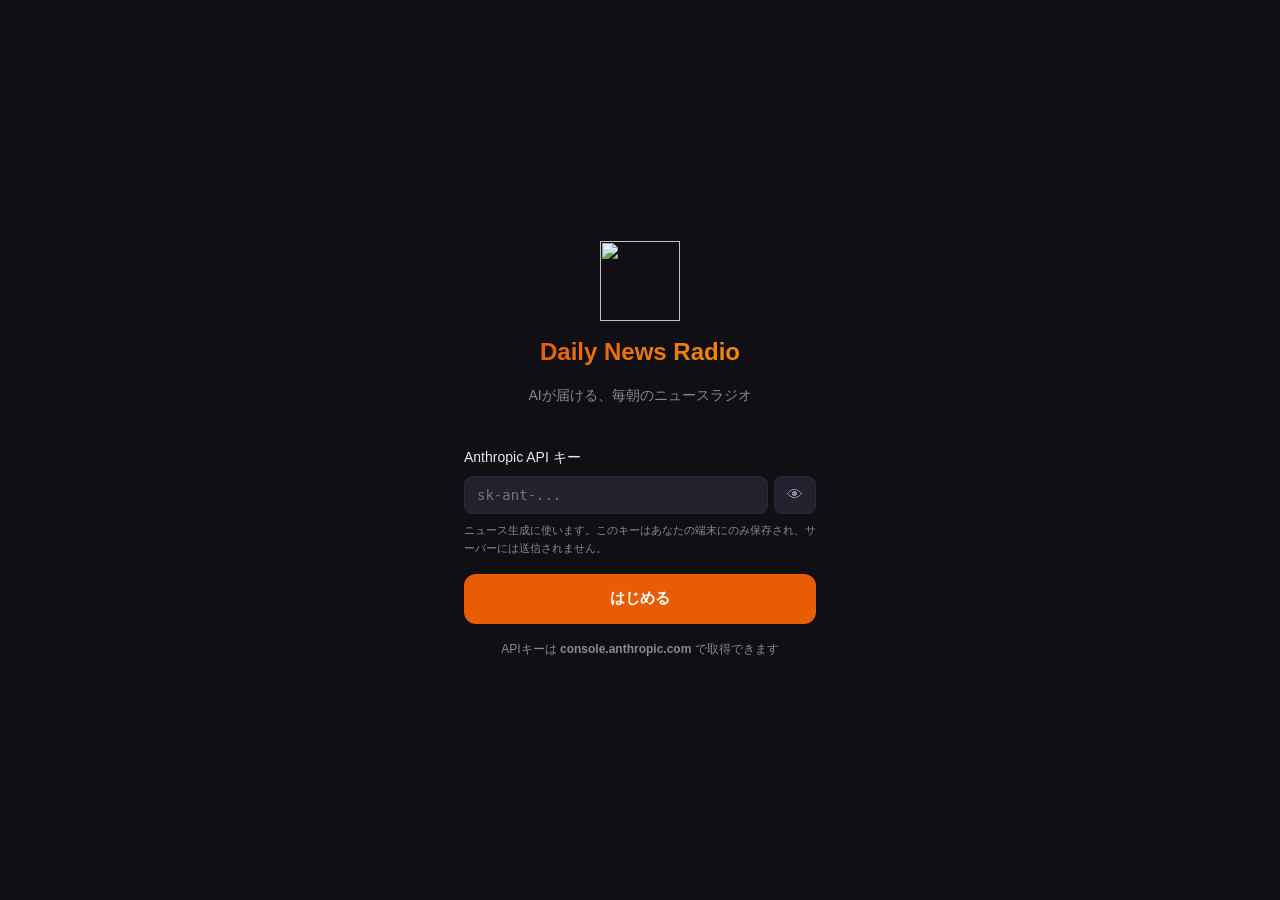
==== index.html @ 3b5e6bcf "Hide reading mode header from accessibility tree (aria-hidden) iOS Speak Screen was reading the inst" ====
<!DOCTYPE html>
<html lang="ja">
<head>
  <meta charset="UTF-8">
  <meta name="viewport" content="width=device-width, initial-scale=1.0, viewport-fit=cover">
  <meta name="theme-color" content="#0f0f14">
  <meta name="apple-mobile-web-app-capable" content="yes">
  <meta name="apple-mobile-web-app-status-bar-style" content="black-translucent">
  <meta name="apple-mobile-web-app-title" content="ニュースラジオ">
  <link rel="manifest" href="manifest.json">
  <link rel="apple-touch-icon" href="icon.svg">
  <title>Daily News Radio</title>
  <link rel="stylesheet" href="style.css">
</head>
<body>
<div id="app">

  <!-- ========== オンボーディング ========== -->
  <div id="screen-onboarding" class="screen" style="display:none">
    <div class="onboarding-inner">
      <div class="onboarding-logo">
        <img src="icon.svg" width="80" height="80" alt="">
        <h1>Daily News Radio</h1>
        <p>AIが届ける、毎朝のニュースラジオ</p>
      </div>
      <div class="onboarding-form">
        <label>
          <span>Anthropic API キー</span>
          <div class="input-row">
            <input id="onboarding-key" type="password" placeholder="sk-ant-..." autocomplete="off" spellcheck="false">
            <button type="button" class="toggle-vis" onclick="toggleVis('onboarding-key')">👁</button>
          </div>
          <small>ニュース生成に使います。このキーはあなたの端末にのみ保存され、サーバーには送信されません。</small>
        </label>
        <button class="btn-primary" onclick="onboardingSubmit()">はじめる</button>
        <p class="onboarding-hint">APIキーは <strong>console.anthropic.com</strong> で取得できます</p>
      </div>
    </div>
  </div>

  <!-- ========== メインアプリ ========== -->
  <div id="screen-main" class="screen" style="display:none">

    <!-- ホームタブ -->
    <div id="tab-home" class="tab-content">
      <div class="page-header">
        <span class="header-logo">📻</span>
        <h2>Daily News Radio</h2>
        <button class="icon-btn" onclick="regenerateToday()" title="再生成">↺</button>
      </div>

      <div id="home-loading"    class="status-card"><div class="spinner"></div><p>読み込み中...</p></div>
      <div id="home-generating" class="status-card" style="display:none">
        <div class="spinner"></div>
        <p id="home-gen-msg">今日のニュースを取得中...</p>
        <p class="sub">Claude が個人設定に合わせて原稿を生成します</p>
      </div>
      <div id="home-error" class="status-card error" style="display:none">
        <div class="error-icon">⚠️</div>
        <p id="home-error-msg"></p>
        <button class="btn-secondary" onclick="loadToday()">再試行</button>
      </div>
      <div id="home-player" style="display:none">
        <div class="player-card">
          <div class="player-date" id="player-date"></div>
          <div class="player-count" id="player-count"></div>
          <div class="player-controls">
            <button class="play-btn" id="play-btn" onclick="toggleMainSpeak()">▶</button>
            <div class="progress-wrap">
              <div class="tts-progress-bar"><div id="tts-progress-fill" class="tts-progress-fill"></div></div>
              <div class="time-row">
                <span id="main-chunk-info">タップして再生</span>
                <span id="main-duration"></span>
              </div>
            </div>
          </div>
          <div class="speed-row">
            <span class="speed-label">速度</span>
            <button class="speed-btn" onclick="setMainSpeed(0.8,this)">0.8x</button>
            <button class="speed-btn active" onclick="setMainSpeed(1.0,this)">1.0x</button>
            <button class="speed-btn" onclick="setMainSpeed(1.2,this)">1.2x</button>
            <button class="speed-btn" onclick="setMainSpeed(1.5,this)">1.5x</button>
          </div>
          <button class="duo-preview-btn" id="duo-preview-btn" onclick="startDuoPreview()">🎙 2人で聴く（β）</button>
          <button class="osren-btn" id="osren-btn" onclick="openReadingMode()">📖 O-Ren で聴く</button>
        </div>

        <!-- 2人版プレイヤー -->
        <div id="duo-player-card" class="player-card duo-card" style="display:none">
          <div class="duo-header">
            <span class="duo-badge">🎙 2人版プレビュー</span>
            <button onclick="stopDuo()" class="duo-close-btn">✕ 終了</button>
          </div>
          <div class="duo-speaker-row">
            <span id="duo-speaker-a" class="duo-speaker">MC-A</span>
            <span id="duo-speaker-b" class="duo-speaker">MC-B</span>
          </div>
          <div class="player-controls">
            <button class="play-btn" id="duo-play-btn" onclick="toggleDuoSpeak()">▶</button>
            <div class="progress-wrap">
              <div class="tts-progress-bar"><div id="duo-progress-fill" class="tts-progress-fill"></div></div>
              <div class="time-row">
                <span id="duo-chunk-info">タップして再生</span>
              </div>
            </div>
          </div>
          <div id="duo-current-text" class="duo-current-text"></div>
        </div>
        <details class="news-detail" open>
          <summary>今日のニュース一覧</summary>
          <ul class="news-list" id="home-news-list"></ul>
        </details>
        <details class="news-detail">
          <summary>放送原稿を読む</summary>
          <div class="script-text" id="home-script"></div>
        </details>
      </div>
      <div id="home-empty" class="status-card" style="display:none">
        <div class="empty-icon">📡</div>
        <p>今日のニュースはまだ準備中です</p>
        <p class="sub">毎朝6時に自動取得されます</p>
      </div>
    </div>

    <!-- チャットタブ -->
    <div id="tab-chat" class="tab-content chat-tab" style="display:none">
      <div class="page-header"><h2>カスタムニュース</h2></div>
      <div class="chat-messages" id="chat-messages">
        <div class="chat-hint">
          <p>聴きたいニュースを<br>自由に話しかけてください</p>
          <p class="chat-hint-note">端末のスピーカーで読み上げます</p>
          <div class="chat-examples">
            <button class="example-btn" onclick="fillExample(this)">IT・テクノロジーのニュースを教えて</button>
            <button class="example-btn" onclick="fillExample(this)">今日の経済ニュースを3分で</button>
            <button class="example-btn" onclick="fillExample(this)">海外のニュースだけまとめて</button>
          </div>
        </div>
      </div>
      <div class="chat-input-bar">
        <textarea id="chat-input" placeholder="ニュースのリクエストを入力..." rows="1" oninput="autoResize(this)" onkeydown="chatKeydown(event)"></textarea>
        <button class="send-btn" onclick="sendChat()">送信</button>
      </div>
    </div>

    <!-- 履歴タブ -->
    <div id="tab-archive" class="tab-content" style="display:none">
      <div class="page-header"><h2>過去の放送</h2></div>
      <ul class="archive-list" id="archive-list"><li class="list-loading">読み込み中...</li></ul>
    </div>

    <!-- 設定タブ -->
    <div id="tab-settings" class="tab-content" style="display:none">
      <div class="page-header"><h2>設定</h2></div>
      <div class="settings-body">

        <div class="settings-group-label">🔑 API キー</div>
        <section class="settings-section">
          <label>
            <span>Anthropic API キー <span class="required">必須</span></span>
            <div class="input-row">
              <input id="setting-key" type="password" placeholder="sk-ant-..." autocomplete="off" spellcheck="false">
              <button type="button" class="toggle-vis" onclick="toggleVis('setting-key')">👁</button>
            </div>
            <small>この端末にのみ保存。サーバーには送信されません。</small>
          </label>
        </section>

        <div class="settings-group-label" style="margin-top:20px">📻 毎日の放送設定</div>
        <section class="settings-section">
          <h3>取り上げるカテゴリ</h3>
          <div class="cat-checks">
            <label class="cat-check"><input type="checkbox" value="主要"        >主要</label>
            <label class="cat-check"><input type="checkbox" value="社会"        >社会</label>
            <label class="cat-check"><input type="checkbox" value="政治"        >政治</label>
            <label class="cat-check"><input type="checkbox" value="経済"        >経済</label>
            <label class="cat-check"><input type="checkbox" value="国際"        >国際</label>
            <label class="cat-check"><input type="checkbox" value="スポーツ"    >スポーツ</label>
            <label class="cat-check"><input type="checkbox" value="科学・文化"  >科学・文化</label>
            <label class="cat-check"><input type="checkbox" value="テクノロジー">テクノロジー</label>
            <label class="cat-check"><input type="checkbox" value="AI"          >AI</label>
            <label class="cat-check"><input type="checkbox" value="SaaS"        >SaaS</label>
            <label class="cat-check"><input type="checkbox" value="ビジネス"    >ビジネス</label>
          </div>
          <div>
            <span class="cat-custom-label">カスタムカテゴリ <small>（Claude への追加テーマ指示）</small></span>
            <div id="custom-cat-list" class="cat-checks" style="margin-top:6px;min-height:28px"></div>
            <div class="custom-cat-add">
              <input type="text" id="new-cat-input" placeholder="例: スポーツ、エンタメ、育児" maxlength="20"
                     onkeydown="if(event.key==='Enter'){event.preventDefault();addCustomCategory()}">
              <button type="button" class="btn-add-cat" onclick="addCustomCategory()">＋追加</button>
            </div>
          </div>
        </section>

        <section class="settings-section">
          <h3>ニュースの絞り込み</h3>
          <label>
            <span>最大ニュース件数</span>
            <div class="range-row">
              <input type="range" id="setting-max" min="5" max="25" step="1" value="15"
                     oninput="$('setting-max-val').textContent=this.value+'件'">
              <span id="setting-max-val">15件</span>
            </div>
          </label>
          <label>
            <span>除外するキーワード <small>（カンマ区切り）</small></span>
            <input type="text" id="setting-exclude" placeholder="例: 芸能, 競馬">
          </label>
        </section>

        <section class="settings-section">
          <h3>番組スタイル</h3>
          <label>
            <span>番組の長さ</span>
            <select id="setting-length">
              <option value="short">短め（約3分）</option>
              <option value="standard" selected>標準（約5分）</option>
              <option value="long">詳しめ（約10分）</option>
            </select>
          </label>
          <label>
            <span>ナレーションのトーン</span>
            <select id="setting-tone">
              <option value="casual" selected>カジュアル（親しみやすい）</option>
              <option value="professional">プロフェッショナル（落ち着いた）</option>
              <option value="cheerful">元気（明るい朝らしい）</option>
            </select>
          </label>
          <label>
            <span>読み上げ速度</span>
            <select id="setting-rate">
              <option value="0.8">ゆっくり (0.8x)</option>
              <option value="1.0" selected>普通 (1.0x)</option>
              <option value="1.2">少し速い (1.2x)</option>
              <option value="1.5">速い (1.5x)</option>
            </select>
          </label>
          <label>
            <span>読み上げの声 <small>（端末依存）</small></span>
            <div class="input-row">
              <select id="setting-voice" style="flex:1">
                <option value="">システムデフォルト</option>
              </select>
              <button type="button" class="btn-test-voice" onclick="reloadVoices()">↺</button>
              <button type="button" class="btn-test-voice" onclick="testVoice()">テスト</button>
            </div>
            <small>声が少ない場合は ↺ で再読み込み。ChromeよりSafariで開くと多くの声が使えることがあります</small>
          </label>
          <label>
            <span>オープニング定型文 <small>（任意）</small></span>
            <textarea id="setting-intro" rows="2" placeholder="例: おはようございます！今日も一日頑張りましょう。"></textarea>
          </label>
          <label class="toggle-label">
            <span>
              クロスソーススコアリング
              <small>（複数メディアが同話題を報じると加点。OFFで自分好みのニュースだけに集中）</small>
            </span>
            <span class="toggle-switch">
              <input type="checkbox" id="setting-cross-source">
              <span class="toggle-slider"></span>
            </span>
          </label>
        </section>

        <div class="settings-group-label" style="margin-top:20px">🧠 好みのプロファイル</div>
        <section class="settings-section">
          <h3>AIによるアルゴリズムカスタマイズ</h3>
          <small>好みや関心を自由に入力してください。AIが分析し、ニュース選定スコアと原稿生成の両方に反映します。</small>
          <textarea id="profile-input" rows="4" style="margin-top:8px" placeholder="例: テックタッチのCS担当として、B2B SaaSの動向とAI活用に強い関心があります。エンタープライズ向けのAI導入事例、カスタマーサクセスに関する情報を優先してほしいです。スポーツや芸能ニュースは不要です。"></textarea>
          <button type="button" id="profile-analyze-btn" class="btn-primary" onclick="analyzeProfile()" style="margin-top:8px;width:100%">✨ AIで分析・保存</button>
          <div id="profile-result" style="display:none;margin-top:12px"></div>
        </section>

        <div class="settings-group-label" style="margin-top:20px">📡 ニュースソース</div>
        <section class="settings-section">
          <h3>取得するソースを選択</h3>
          <div id="source-settings"></div>
        </section>

        <button class="btn-primary settings-save" onclick="saveSettings()">設定を保存する</button>
        <p class="settings-note">設定はこの端末にのみ保存されます。変更後は↺ボタンで今日の放送を再生成できます。</p>

      </div>
    </div>

    <nav class="tab-bar">
      <button class="tab-btn active" data-tab="home"     onclick="switchTab('home')"><span class="tab-icon">🏠</span><span>ホーム</span></button>
      <button class="tab-btn"        data-tab="chat"     onclick="switchTab('chat')"><span class="tab-icon">💬</span><span>チャット</span></button>
      <button class="tab-btn"        data-tab="archive"  onclick="switchTab('archive')"><span class="tab-icon">📋</span><span>履歴</span></button>
      <button class="tab-btn"        data-tab="settings" onclick="switchTab('settings')"><span class="tab-icon">⚙️</span><span>設定</span></button>
    </nav>
  </div>

  <!-- ========== 原稿読み上げモード（iOS Speak Screen 用） ========== -->
  <div id="reading-mode" style="display:none" aria-live="polite">
    <div class="rm-header" aria-hidden="true">
      <div class="rm-instruction">
        <div class="rm-gesture">☝️☝️</div>
        <div class="rm-guide">
          <strong>2本指で上からスワイプ</strong>
          <span>→ iOSがO-Renで読み上げ開始</span>
          <span class="rm-guide-sub">画面の読み上げ機能を使用</span>
        </div>
      </div>
      <button class="rm-close-btn" onclick="closeReadingMode()">✕ 閉じる</button>
    </div>
    <div id="rm-content" class="rm-content"></div>
  </div>

</div>
<script src="app.js"></script>
</body>
</html>
---- style.css ----
:root {
  --bg: #0f0f14;
  --surface: #1a1a24;
  --surface2: #22222f;
  --accent: #e85d04;
  --accent2: #f48c06;
  --text: #e8e8f0;
  --text-muted: #888899;
  --border: #2a2a3a;
  --red: #e03e3e;
  --tab-h: 60px;
  --safe-top: env(safe-area-inset-top, 0px);
  --safe-bottom: env(safe-area-inset-bottom, 0px);
  --radius: 14px;
}

* { box-sizing: border-box; margin: 0; padding: 0; -webkit-tap-highlight-color: transparent; }

html, body {
  height: 100%;
  background: var(--bg);
  color: var(--text);
  font-family: "Hiragino Sans", "Hiragino Kaku Gothic ProN", "Noto Sans JP", "Yu Gothic", sans-serif;
  font-size: 15px;
  line-height: 1.6;
  overflow: hidden;
}

#app {
  height: 100dvh;
  display: flex;
  flex-direction: column;
}

/* ── Screens ── */
.screen {
  flex: 1;
  display: flex;
  flex-direction: column;
  overflow: hidden;
  padding-top: var(--safe-top);
}

/* ── Tab content ── */
.tab-content {
  flex: 1;
  overflow-y: auto;
  -webkit-overflow-scrolling: touch;
  padding-bottom: calc(var(--tab-h) + var(--safe-bottom) + 16px);
}

/* ── Page header ── */
.page-header {
  display: flex;
  align-items: center;
  gap: 10px;
  padding: 16px 16px 8px;
  position: sticky;
  top: 0;
  background: var(--bg);
  z-index: 10;
  border-bottom: 1px solid var(--border);
}

.page-header h2 {
  font-size: 18px;
  font-weight: 700;
  flex: 1;
}

.header-logo { font-size: 22px; }

.icon-btn {
  background: none;
  border: none;
  color: var(--text-muted);
  font-size: 20px;
  cursor: pointer;
  padding: 6px;
  min-width: 36px;
  min-height: 36px;
  border-radius: 8px;
  display: flex;
  align-items: center;
  justify-content: center;
}
.icon-btn:active { background: var(--surface2); }

/* ── Tab bar ── */
.tab-bar {
  position: fixed;
  bottom: 0;
  left: 0;
  right: 0;
  height: calc(var(--tab-h) + var(--safe-bottom));
  padding-bottom: var(--safe-bottom);
  background: var(--surface);
  border-top: 1px solid var(--border);
  display: flex;
  z-index: 100;
}

.tab-btn {
  flex: 1;
  display: flex;
  flex-direction: column;
  align-items: center;
  justify-content: center;
  gap: 2px;
  background: none;
  border: none;
  color: var(--text-muted);
  font-size: 10px;
  cursor: pointer;
  padding: 6px 4px 4px;
  transition: color 0.15s;
}

.tab-icon { font-size: 22px; line-height: 1; }

.tab-btn.active { color: var(--accent); }

/* ── Status cards ── */
.status-card {
  margin: 32px 16px;
  background: var(--surface);
  border: 1px solid var(--border);
  border-radius: var(--radius);
  padding: 40px 24px;
  text-align: center;
  display: flex;
  flex-direction: column;
  align-items: center;
  gap: 14px;
}

.status-card.error { border-color: var(--red); }
.status-card .sub { color: var(--text-muted); font-size: 13px; }
.empty-icon, .error-icon { font-size: 48px; }

/* ── Spinner ── */
.spinner {
  width: 40px;
  height: 40px;
  border: 3px solid var(--border);
  border-top-color: var(--accent);
  border-radius: 50%;
  animation: spin 0.9s linear infinite;
}
@keyframes spin { to { transform: rotate(360deg); } }

/* ── Player card ── */
.player-card {
  margin: 12px 16px 0;
  background: var(--surface);
  border: 1px solid var(--border);
  border-radius: var(--radius);
  padding: 20px;
}

/* ─── 2人版プレビュー ── */
.duo-preview-btn {
  display: block;
  width: 100%;
  margin-top: 14px;
  padding: 9px;
  background: transparent;
  border: 1px dashed var(--accent);
  color: var(--accent);
  border-radius: 6px;
  font-size: 13px;
  cursor: pointer;
  font-family: inherit;
  transition: all 0.2s;
}
.duo-preview-btn:active,
.duo-preview-btn:disabled {
  background: var(--accent);
  color: white;
  opacity: 0.7;
}

.duo-card {
  margin-top: 10px;
  border-color: var(--accent);
}

.duo-header {
  display: flex;
  justify-content: space-between;
  align-items: center;
  margin-bottom: 12px;
}

.duo-badge {
  font-size: 12px;
  font-weight: 700;
  color: var(--accent);
  letter-spacing: 0.02em;
}

.duo-close-btn {
  background: transparent;
  border: 1px solid var(--border);
  color: var(--text-muted);
  border-radius: 4px;
  padding: 3px 9px;
  font-size: 12px;
  cursor: pointer;
  font-family: inherit;
}

.duo-speaker-row {
  display: flex;
  gap: 8px;
  margin-bottom: 14px;
}

.duo-speaker {
  flex: 1;
  text-align: center;
  padding: 6px 4px;
  border-radius: 6px;
  border: 1px solid var(--border);
  font-size: 13px;
  font-weight: 600;
  color: var(--text-muted);
  transition: all 0.25s;
}

.duo-speaker.active {
  background: var(--accent);
  color: white;
  border-color: var(--accent);
}

.duo-current-text {
  margin-top: 12px;
  font-size: 13px;
  color: var(--text2);
  line-height: 1.7;
  min-height: 44px;
}

/* ─── O-Ren 読み上げモード ── */
.osren-btn {
  display: block;
  width: 100%;
  margin-top: 8px;
  padding: 9px;
  background: transparent;
  border: 1px solid #4a9eff;
  color: #4a9eff;
  border-radius: 10px;
  font-size: 13px;
  cursor: pointer;
  font-family: inherit;
  transition: all 0.2s;
}
.osren-btn:active {
  background: #4a9eff;
  color: white;
}

#reading-mode {
  position: fixed;
  inset: 0;
  z-index: 200;
  background: var(--bg);
  overflow-y: auto;
  -webkit-overflow-scrolling: touch;
  padding-top: var(--safe-top);
  padding-bottom: var(--safe-bottom);
}

.rm-header {
  position: sticky;
  top: 0;
  z-index: 1;
  display: flex;
  align-items: center;
  justify-content: space-between;
  gap: 12px;
  padding: 14px 16px 12px;
  border-bottom: 1px solid var(--border);
  background: var(--surface);
}

.rm-instruction {
  display: flex;
  align-items: center;
  gap: 10px;
  flex: 1;
  min-width: 0;
}

.rm-gesture {
  font-size: 22px;
  flex-shrink: 0;
  letter-spacing: -4px;
}

.rm-guide {
  display: flex;
  flex-direction: column;
  font-size: 12px;
  line-height: 1.5;
  gap: 1px;
}
.rm-guide strong {
  font-size: 13px;
  color: #4a9eff;
}
.rm-guide span {
  color: var(--text-muted);
}
.rm-guide-sub {
  font-size: 10px;
  opacity: 0.7;
}

.rm-close-btn {
  flex-shrink: 0;
  background: var(--surface2);
  border: 1px solid var(--border);
  color: var(--text-muted);
  padding: 8px 14px;
  border-radius: 20px;
  font-size: 13px;
  cursor: pointer;
  font-family: inherit;
}

.rm-content {
  padding: 20px 20px 60px;
}
.rm-content p {
  font-size: 17px;
  line-height: 2;
  color: var(--text);
  margin-bottom: 12px;
}

.player-date {
  font-size: 17px;
  font-weight: 700;
  margin-bottom: 2px;
}

.player-count {
  font-size: 12px;
  color: var(--text-muted);
  margin-bottom: 18px;
}

.player-controls {
  display: flex;
  align-items: center;
  gap: 14px;
}

.play-btn {
  width: 52px;
  height: 52px;
  border-radius: 50%;
  background: var(--accent);
  color: white;
  border: none;
  font-size: 18px;
  cursor: pointer;
  flex-shrink: 0;
  display: flex;
  align-items: center;
  justify-content: center;
  transition: transform 0.1s, opacity 0.1s;
}
.play-btn:active { transform: scale(0.93); opacity: 0.85; }

.progress-wrap { flex: 1; }

.seek-bar {
  width: 100%;
  height: 4px;
  -webkit-appearance: none;
  appearance: none;
  background: var(--border);
  border-radius: 2px;
  outline: none;
  cursor: pointer;
}
.seek-bar::-webkit-slider-thumb {
  -webkit-appearance: none;
  width: 14px;
  height: 14px;
  background: var(--accent);
  border-radius: 50%;
}

.time-row {
  display: flex;
  justify-content: space-between;
  font-size: 11px;
  color: var(--text-muted);
  margin-top: 4px;
}

.speed-row {
  display: flex;
  align-items: center;
  gap: 6px;
  margin-top: 16px;
}

.speed-label { font-size: 12px; color: var(--text-muted); margin-right: 2px; }

.speed-btn {
  background: var(--surface2);
  color: var(--text-muted);
  border: 1px solid var(--border);
  padding: 4px 10px;
  border-radius: 20px;
  cursor: pointer;
  font-size: 12px;
  transition: all 0.15s;
}
.speed-btn.active { background: var(--accent); color: white; border-color: var(--accent); }

/* ── News detail ── */
.news-detail {
  margin: 10px 16px 0;
  background: var(--surface);
  border: 1px solid var(--border);
  border-radius: var(--radius);
  overflow: hidden;
}

.news-detail summary {
  padding: 14px 16px;
  cursor: pointer;
  user-select: none;
  font-size: 14px;
  color: var(--text-muted);
  list-style: none;
  display: flex;
  align-items: center;
  gap: 8px;
}
.news-detail summary::-webkit-details-marker { display: none; }
.news-detail summary::before { content: "▶"; font-size: 10px; transition: transform 0.2s; }
details[open] .news-detail summary::before,
.news-detail[open] summary::before { transform: rotate(90deg); }

.news-list { list-style: none; padding: 0 12px 12px; display: flex; flex-direction: column; gap: 8px; }

.news-item {
  background: var(--surface2);
  border-radius: 10px;
  padding: 12px;
  border-left: 3px solid var(--accent);
}

.news-item-meta {
  display: flex;
  gap: 6px;
  margin-bottom: 4px;
  flex-wrap: wrap;
}

.news-cat {
  font-size: 10px;
  background: var(--accent);
  color: white;
  padding: 2px 6px;
  border-radius: 3px;
  font-weight: 600;
}

.news-src { font-size: 11px; color: var(--text-muted); }

.news-title { font-size: 13px; font-weight: 600; margin-bottom: 3px; }
.news-title a { color: var(--text); text-decoration: none; }
.news-title a:active { color: var(--accent2); }

.news-summary { font-size: 12px; color: var(--text-muted); line-height: 1.5; }

.news-source-link {
  display: inline-block;
  margin-top: 6px;
  font-size: 11px;
  color: var(--accent2);
  text-decoration: none;
  border-bottom: 1px solid transparent;
  transition: border-color 0.15s;
}
.news-source-link:active { border-color: var(--accent2); }

.script-text {
  padding: 0 16px 16px;
  font-size: 13px;
  line-height: 1.9;
  color: var(--text-muted);
  white-space: pre-wrap;
  max-height: 360px;
  overflow-y: auto;
}

/* ── Archive ── */
.archive-list { list-style: none; padding: 8px 16px; display: flex; flex-direction: column; gap: 8px; }

.archive-item {
  background: var(--surface);
  border: 1px solid var(--border);
  border-radius: var(--radius);
  padding: 14px 16px;
  display: flex;
  align-items: center;
  justify-content: space-between;
  cursor: pointer;
  transition: border-color 0.15s;
  min-height: 56px;
}
.archive-item:active { border-color: var(--accent); background: var(--surface2); }

.archive-date { font-weight: 600; font-size: 15px; }
.archive-meta { font-size: 12px; color: var(--text-muted); margin-top: 2px; }
.archive-play { font-size: 18px; color: var(--text-muted); }

.list-loading { color: var(--text-muted); font-size: 14px; padding: 24px 0; text-align: center; }

/* ── Chat ── */
.chat-tab {
  display: flex;
  flex-direction: column;
}

.chat-messages {
  flex: 1;
  overflow-y: auto;
  -webkit-overflow-scrolling: touch;
  padding: 12px 16px;
  display: flex;
  flex-direction: column;
  gap: 12px;
  padding-bottom: calc(var(--tab-h) + var(--safe-bottom) + 72px);
}

.chat-hint {
  margin: auto;
  text-align: center;
  color: var(--text-muted);
  font-size: 14px;
  line-height: 1.8;
  padding: 32px 0;
}

.chat-examples {
  margin-top: 20px;
  display: flex;
  flex-direction: column;
  gap: 8px;
  align-items: center;
}

.example-btn {
  background: var(--surface);
  border: 1px solid var(--border);
  color: var(--text);
  padding: 10px 16px;
  border-radius: 20px;
  font-size: 13px;
  cursor: pointer;
  transition: border-color 0.15s;
  max-width: 280px;
}
.example-btn:active { border-color: var(--accent); }

/* Chat bubbles */
.bubble-user {
  align-self: flex-end;
  background: var(--accent);
  color: white;
  padding: 10px 14px;
  border-radius: 18px 18px 4px 18px;
  max-width: 78%;
  font-size: 14px;
  line-height: 1.5;
}

.bubble-ai {
  align-self: flex-start;
  max-width: 85%;
  display: flex;
  flex-direction: column;
  gap: 8px;
}

.bubble-ai-inner {
  background: var(--surface);
  border: 1px solid var(--border);
  padding: 10px 14px;
  border-radius: 18px 18px 18px 4px;
  font-size: 13px;
  color: var(--text-muted);
}

.bubble-typing {
  align-self: flex-start;
  background: var(--surface);
  border: 1px solid var(--border);
  padding: 12px 16px;
  border-radius: 18px 18px 18px 4px;
  display: flex;
  gap: 4px;
  align-items: center;
}

.dot {
  width: 7px;
  height: 7px;
  background: var(--text-muted);
  border-radius: 50%;
  animation: bounce 1.2s ease-in-out infinite;
}
.dot:nth-child(2) { animation-delay: 0.2s; }
.dot:nth-child(3) { animation-delay: 0.4s; }

@keyframes bounce {
  0%, 60%, 100% { transform: translateY(0); }
  30% { transform: translateY(-6px); }
}

/* Chat player (inside bubble) */
.chat-player {
  background: var(--surface2);
  border-radius: 10px;
  padding: 12px;
}

.chat-player-controls {
  display: flex;
  align-items: center;
  gap: 10px;
}

.play-btn-sm {
  height: 36px;
  padding: 0 14px;
  border-radius: 18px;
  background: var(--accent);
  color: white;
  border: none;
  font-size: 13px;
  font-weight: 600;
  cursor: pointer;
  flex-shrink: 0;
  display: flex;
  align-items: center;
  justify-content: center;
  white-space: nowrap;
}

/* Chat input */
.chat-input-bar {
  position: fixed;
  bottom: calc(var(--tab-h) + var(--safe-bottom));
  left: 0;
  right: 0;
  padding: 8px 12px;
  background: var(--bg);
  border-top: 1px solid var(--border);
  display: flex;
  gap: 8px;
  align-items: flex-end;
  z-index: 50;
}

#chat-input {
  flex: 1;
  background: var(--surface);
  border: 1px solid var(--border);
  color: var(--text);
  padding: 10px 14px;
  border-radius: 22px;
  font-size: 14px;
  font-family: inherit;
  resize: none;
  max-height: 100px;
  outline: none;
  line-height: 1.5;
}
#chat-input:focus { border-color: var(--accent); }
#chat-input::placeholder { color: var(--text-muted); }

.send-btn {
  background: var(--accent);
  color: white;
  border: none;
  padding: 10px 16px;
  border-radius: 22px;
  font-size: 14px;
  font-weight: 600;
  cursor: pointer;
  flex-shrink: 0;
  transition: opacity 0.15s;
  min-height: 42px;
}
.send-btn:active { opacity: 0.8; }
.send-btn:disabled { opacity: 0.4; cursor: not-allowed; }

/* ── Settings ── */
.settings-body { padding: 8px 16px 32px; display: flex; flex-direction: column; gap: 8px; }

.settings-section {
  background: var(--surface);
  border: 1px solid var(--border);
  border-radius: var(--radius);
  padding: 16px;
  display: flex;
  flex-direction: column;
  gap: 16px;
}

.settings-section h3 {
  font-size: 12px;
  font-weight: 700;
  color: var(--text-muted);
  text-transform: uppercase;
  letter-spacing: 0.1em;
}

.settings-section label {
  display: flex;
  flex-direction: column;
  gap: 6px;
  font-size: 14px;
}

.settings-section label span { font-weight: 500; }

.required {
  font-size: 10px;
  background: var(--accent);
  color: white;
  padding: 1px 5px;
  border-radius: 3px;
  margin-left: 4px;
  font-weight: 600;
}

.optional {
  font-size: 11px;
  color: var(--text-muted);
  font-weight: 400;
  margin-left: 4px;
}

.input-row {
  display: flex;
  gap: 6px;
}

.settings-section input[type="password"],
.settings-section input[type="text"],
.settings-section select,
#onboarding-key {
  flex: 1;
  background: var(--surface2);
  border: 1px solid var(--border);
  color: var(--text);
  padding: 10px 12px;
  border-radius: 8px;
  font-size: 14px;
  font-family: monospace;
  outline: none;
  width: 100%;
}
.settings-section input:focus,
.settings-section select:focus,
#onboarding-key:focus { border-color: var(--accent); }

.settings-section select {
  font-family: inherit;
  cursor: pointer;
}

.toggle-vis {
  background: var(--surface2);
  border: 1px solid var(--border);
  color: var(--text-muted);
  padding: 0 12px;
  border-radius: 8px;
  cursor: pointer;
  font-size: 16px;
  flex-shrink: 0;
}

.btn-test-voice {
  background: var(--surface2);
  border: 1px solid var(--border);
  color: var(--text-muted);
  padding: 0 12px;
  border-radius: 8px;
  cursor: pointer;
  font-size: 12px;
  flex-shrink: 0;
  height: 40px;
}

.settings-section small {
  font-size: 11px;
  color: var(--text-muted);
  line-height: 1.5;
}

.radio-label {
  flex-direction: row !important;
  align-items: flex-start;
  gap: 12px !important;
  cursor: pointer;
}

.radio-label input[type="radio"] {
  width: 18px;
  height: 18px;
  margin-top: 2px;
  flex-shrink: 0;
  accent-color: var(--accent);
}

.radio-label span { line-height: 1.5; }
.radio-label small { color: var(--text-muted); }

.settings-save {
  margin-top: 8px;
  width: 100%;
}

.settings-note {
  text-align: center;
  font-size: 12px;
  color: var(--text-muted);
  margin-top: 4px;
}

/* ── Buttons ── */
.btn-primary {
  background: var(--accent);
  color: white;
  border: none;
  padding: 14px 24px;
  border-radius: 12px;
  font-size: 15px;
  font-weight: 600;
  cursor: pointer;
  font-family: inherit;
  transition: opacity 0.15s;
  min-height: 50px;
}
.btn-primary:active { opacity: 0.85; }
.btn-primary:disabled { opacity: 0.4; cursor: not-allowed; }

.btn-secondary {
  background: var(--surface2);
  color: var(--text);
  border: 1px solid var(--border);
  padding: 12px 20px;
  border-radius: 12px;
  font-size: 14px;
  font-weight: 600;
  cursor: pointer;
  font-family: inherit;
  transition: border-color 0.15s;
}
.btn-secondary:active { border-color: var(--accent); }

/* ── Onboarding ── */
#screen-onboarding {
  justify-content: center;
  overflow-y: auto;
}

.onboarding-inner {
  padding: 40px 24px calc(40px + var(--safe-bottom));
  display: flex;
  flex-direction: column;
  gap: 40px;
  max-width: 400px;
  margin: 0 auto;
  width: 100%;
}

.onboarding-logo {
  text-align: center;
  display: flex;
  flex-direction: column;
  align-items: center;
  gap: 12px;
}

.onboarding-logo h1 {
  font-size: 24px;
  font-weight: 700;
  background: linear-gradient(135deg, var(--accent), var(--accent2));
  -webkit-background-clip: text;
  -webkit-text-fill-color: transparent;
  background-clip: text;
}

.onboarding-logo p { color: var(--text-muted); font-size: 14px; }

.onboarding-form {
  display: flex;
  flex-direction: column;
  gap: 16px;
}

.onboarding-form label {
  display: flex;
  flex-direction: column;
  gap: 8px;
  font-size: 14px;
  font-weight: 500;
}

.onboarding-form label small {
  font-size: 11px;
  color: var(--text-muted);
  font-weight: 400;
}

.onboarding-form .input-row input {
  flex: 1;
  background: var(--surface);
  border: 1px solid var(--border);
  color: var(--text);
  padding: 12px 14px;
  border-radius: 10px;
  font-size: 14px;
  font-family: monospace;
  outline: none;
}
.onboarding-form .input-row input:focus { border-color: var(--accent); }

.onboarding-hint {
  text-align: center;
  font-size: 12px;
  color: var(--text-muted);
}

/* ── Toast ── */
.toast {
  position: fixed;
  top: calc(var(--safe-top) + 16px);
  left: 50%;
  transform: translateX(-50%) translateY(-80px);
  background: var(--surface2);
  border: 1px solid var(--border);
  color: var(--text);
  padding: 10px 18px;
  border-radius: 24px;
  font-size: 13px;
  z-index: 999;
  transition: transform 0.3s ease;
  white-space: nowrap;
}
.toast.show { transform: translateX(-50%) translateY(0); }

/* ── TTS プログレスバー ── */
.tts-progress-bar {
  width: 100%;
  height: 4px;
  background: var(--border);
  border-radius: 2px;
  overflow: hidden;
  margin-bottom: 4px;
}

.tts-progress-fill {
  height: 100%;
  width: 0%;
  background: var(--accent);
  border-radius: 2px;
  transition: width 0.3s linear;
}

/* chat-script-detail & tts-note */
.chat-script-detail {
  margin-top: 6px;
  border-top: 1px solid var(--border);
  padding-top: 6px;
}
.chat-script-detail summary {
  font-size: 12px;
  color: var(--text-muted);
  cursor: pointer;
  user-select: none;
  list-style: none;
  padding: 4px 0;
}
.chat-script-detail summary::-webkit-details-marker { display: none; }

.tts-note {
  font-size: 11px;
  color: var(--text-muted);
  margin-left: 8px;
}

.chat-hint-note {
  font-size: 12px;
  color: var(--text-muted);
  margin-top: 6px;
}

.onboarding-desc {
  font-size: 13px;
  color: var(--text-muted);
  line-height: 1.7;
}

/* ── 設定グループラベル ── */
.settings-group-label {
  font-size: 12px;
  font-weight: 700;
  color: var(--text-muted);
  text-transform: uppercase;
  letter-spacing: 0.08em;
  padding: 4px 0 2px;
}

/* ── トグルスイッチ ── */
.toggle-label {
  flex-direction: row !important;
  align-items: center;
  justify-content: space-between;
  gap: 12px !important;
}

.toggle-switch {
  position: relative;
  width: 48px;
  height: 28px;
  flex-shrink: 0;
}

.toggle-switch input { opacity: 0; width: 0; height: 0; }

.toggle-slider {
  position: absolute;
  inset: 0;
  background: var(--border);
  border-radius: 14px;
  cursor: pointer;
  transition: background 0.2s;
}

.toggle-slider::before {
  content: '';
  position: absolute;
  width: 22px;
  height: 22px;
  left: 3px;
  top: 3px;
  background: white;
  border-radius: 50%;
  transition: transform 0.2s;
}

.toggle-switch input:checked + .toggle-slider { background: var(--accent); }
.toggle-switch input:checked + .toggle-slider::before { transform: translateX(20px); }

/* ── 曜日・カテゴリ チェックボックス ── */
.day-checks, .cat-checks {
  display: flex;
  flex-wrap: wrap;
  gap: 6px;
  margin-top: 4px;
}

.day-check, .cat-check {
  display: flex;
  align-items: center;
  gap: 4px;
  background: var(--surface2);
  border: 1px solid var(--border);
  border-radius: 20px;
  padding: 5px 10px;
  cursor: pointer;
  font-size: 13px;
  transition: border-color 0.15s, background 0.15s;
  user-select: none;
}

.day-check input, .cat-check input { display: none; }

.day-check:has(input:checked),
.cat-check:has(input:checked) {
  background: var(--accent);
  border-color: var(--accent);
  color: white;
}

/* カスタムカテゴリタグ */
.cat-custom-label {
  font-size: 13px;
  font-weight: 500;
  color: var(--text);
  display: block;
  margin-top: 14px;
}
.cat-custom-label small { font-size: 11px; font-weight: 400; color: var(--text-muted); }

.cat-tag {
  display: inline-flex;
  align-items: center;
  gap: 4px;
  background: var(--accent);
  color: white;
  border-radius: 20px;
  padding: 4px 8px 4px 10px;
  font-size: 12px;
  font-weight: 600;
}

.cat-tag-remove {
  background: none;
  border: none;
  color: rgba(255,255,255,0.8);
  font-size: 11px;
  cursor: pointer;
  padding: 0 2px;
  line-height: 1;
}
.cat-tag-remove:active { color: white; }

.custom-cat-add {
  display: flex;
  gap: 6px;
  margin-top: 8px;
}

.custom-cat-add input {
  flex: 1;
  background: var(--surface2);
  border: 1px solid var(--border);
  color: var(--text);
  padding: 8px 10px;
  border-radius: 8px;
  font-size: 13px;
  outline: none;
  font-family: inherit;
}
.custom-cat-add input:focus { border-color: var(--accent); }

.btn-add-cat {
  background: var(--surface2);
  border: 1px solid var(--border);
  color: var(--text);
  padding: 8px 12px;
  border-radius: 8px;
  font-size: 13px;
  font-weight: 600;
  cursor: pointer;
  white-space: nowrap;
  font-family: inherit;
  transition: border-color 0.15s;
}
.btn-add-cat:active { border-color: var(--accent); color: var(--accent); }

/* ── レンジスライダー ── */
.range-row {
  display: flex;
  align-items: center;
  gap: 10px;
  margin-top: 4px;
}

.range-row input[type=range] {
  flex: 1;
  height: 4px;
  -webkit-appearance: none;
  appearance: none;
  background: var(--border);
  border-radius: 2px;
  outline: none;
  cursor: pointer;
  accent-color: var(--accent);
}

.range-row span {
  font-size: 13px;
  color: var(--text-muted);
  min-width: 32px;
  text-align: right;
}

/* ── テキストエリア（設定内） ── */
.settings-section textarea {
  width: 100%;
  background: var(--surface2);
  border: 1px solid var(--border);
  color: var(--text);
  padding: 10px 12px;
  border-radius: 8px;
  font-size: 13px;
  font-family: inherit;
  resize: vertical;
  outline: none;
  line-height: 1.5;
}
.settings-section textarea:focus { border-color: var(--accent); }

/* テキスト入力（設定内） */
.settings-section input[type=text] {
  width: 100%;
  background: var(--surface2);
  border: 1px solid var(--border);
  color: var(--text);
  padding: 10px 12px;
  border-radius: 8px;
  font-size: 13px;
  outline: none;
}
.settings-section input[type=text]:focus { border-color: var(--accent); }

/* 保存ステータステキスト */
#save-broadcast-status {
  font-size: 12px;
  color: var(--text-muted);
  text-align: center;
  min-height: 18px;
}

/* ニュース一覧のアクション */
.news-item-actions {
  margin-top: 10px;
  display: flex;
  gap: 6px;
  flex-wrap: nowrap;
  align-items: center;
}

.news-btn {
  flex: 0 0 auto;
  padding: 6px 10px;
  font-size: 12px;
  border: 1px solid var(--accent);
  background: transparent;
  color: var(--accent);
  border-radius: 6px;
  cursor: pointer;
  transition: all 0.2s;
  white-space: nowrap;
}

.news-btn:active {
  background: var(--accent);
  color: var(--surface);
}

/* テキスト付きボタンは均等に伸ばす */
.play-news-btn,
.deep-btn {
  flex: 1 1 0;
  text-align: center;
}

/* アイコンのみの正方形ボタン */
.icon-btn-sq {
  flex: 0 0 auto;
  padding: 6px 10px;
  font-size: 15px;
  line-height: 1;
}

/* モーダルオーバーレイ */
.modal-overlay {
  display: none;
  position: fixed;
  top: 0;
  left: 0;
  right: 0;
  bottom: 0;
  background: rgba(0, 0, 0, 0.7);
  align-items: center;
  justify-content: center;
  z-index: 1000;
  padding: 16px;
}

.modal-content {
  background: var(--surface);
  border-radius: 12px;
  padding: 20px;
  max-width: 500px;
  width: 100%;
  box-shadow: 0 8px 32px rgba(0, 0, 0, 0.4);
}

.modal-content h3 {
  margin: 0 0 16px 0;
  font-size: 16px;
  color: var(--text);
}

.modal-content textarea {
  width: 100%;
  padding: 12px;
  background: var(--surface2);
  border: 1px solid var(--border);
  border-radius: 8px;
  color: var(--text);
  font-size: 14px;
  resize: none;
  font-family: inherit;
  outline: none;
  margin-bottom: 16px;
}

.modal-content textarea:focus {
  border-color: var(--accent);
}

.modal-buttons {
  display: flex;
  gap: 8px;
  justify-content: flex-end;
}

.modal-buttons button {
  padding: 10px 20px;
  border-radius: 6px;
  border: none;
  cursor: pointer;
  font-size: 14px;
  font-weight: 500;
}

.modal-buttons .btn-primary {
  background: var(--accent);
  color: white;
}

.modal-buttons .btn-secondary {
  background: var(--surface2);
  color: var(--text);
}

/* 深掘り結果エリア */
.deep-dive-results {
  margin-top: 20px;
  padding: 16px;
  background: var(--surface2);
  border-radius: 12px;
  border-left: 3px solid var(--accent);
}

.deep-dive-result {
  margin-bottom: 16px;
  padding-bottom: 16px;
  border-bottom: 1px solid var(--border);
}

.deep-dive-result:last-child {
  margin-bottom: 0;
  padding-bottom: 0;
  border-bottom: none;
}

.deep-dive-header {
  display: flex;
  justify-content: space-between;
  align-items: center;
  margin-bottom: 12px;
}

.deep-dive-header h4 {
  margin: 0;
  font-size: 14px;
  color: var(--text);
}

.deep-dive-read {
  padding: 6px 12px;
  font-size: 12px;
  background: var(--accent);
  color: white;
  border: none;
  border-radius: 4px;
  cursor: pointer;
  flex-shrink: 0;
}

.deep-dive-read:active {
  opacity: 0.8;
}

.deep-dive-text {
  font-size: 13px;
  color: var(--text);
  line-height: 1.6;
  padding: 8px 0;
}

/* グッドボタン */
.like-btn {
  border-color: #4caf50;
  color: #4caf50;
}

.like-btn.liked {
  background: #4caf5022;
  color: #4caf50;
  opacity: 0.7;
  cursor: default;
}

.bad-btn {
  border-color: #f44336;
  color: #f44336;
}

.bad-btn.disliked {
  background: #f4433622;
  color: #f44336;
  opacity: 0.7;
  cursor: default;
}

.like-form {
  margin-top: 10px;
  background: var(--surface2);
  border-radius: 8px;
  padding: 12px;
  border: 1px solid #4caf50;
}

.like-reason {
  width: 100%;
  background: transparent;
  border: none;
  color: var(--text);
  font-size: 13px;
  resize: none;
  font-family: inherit;
  outline: none;
  padding: 4px 0;
  line-height: 1.5;
}

.like-reason::placeholder {
  color: var(--text-muted);
}

.like-submit-btn {
  margin-top: 8px;
  padding: 6px 16px;
  background: #4caf50;
  color: white;
  border: none;
  border-radius: 4px;
  font-size: 13px;
  cursor: pointer;
  font-family: inherit;
}

.like-submit-btn:active {
  opacity: 0.8;
}

.dislike-form {
  margin-top: 10px;
  background: var(--surface2);
  border-radius: 8px;
  padding: 12px;
  border: 1px solid #f44336;
}

.dislike-submit-btn {
  margin-top: 8px;
  padding: 6px 16px;
  background: #f44336;
  color: white;
  border: none;
  border-radius: 4px;
  font-size: 13px;
  cursor: pointer;
  font-family: inherit;
}

.dislike-submit-btn:active { opacity: 0.8; }

.reason-form-btns {
  display: flex;
  gap: 8px;
  margin-top: 8px;
  align-items: center;
}

.reason-skip-btn {
  padding: 6px 12px;
  background: transparent;
  color: var(--text-muted);
  border: 1px solid var(--border);
  border-radius: 4px;
  font-size: 12px;
  cursor: pointer;
  font-family: inherit;
}

.reason-skip-btn:active { opacity: 0.7; }

/* ─── ソース設定 ────────────────────────────────────────────────────────── */
.source-group {
  margin-bottom: 14px;
}

.source-group-header {
  display: flex;
  align-items: center;
  justify-content: space-between;
  margin-bottom: 6px;
}

.source-cat-name {
  font-size: 12px;
  font-weight: 600;
  color: var(--text2);
  letter-spacing: 0.03em;
}

.btn-src-all {
  font-size: 11px;
  padding: 2px 9px;
  border: 1px solid var(--border);
  border-radius: 12px;
  background: transparent;
  color: var(--text2);
  cursor: pointer;
  transition: border-color 0.15s, color 0.15s;
}
.btn-src-all:hover { border-color: var(--accent); color: var(--accent); }

.source-checks {
  display: flex;
  flex-wrap: wrap;
  gap: 5px;
}

.source-check {
  display: flex;
  align-items: center;
  background: var(--surface2);
  border: 1px solid var(--border);
  border-radius: 20px;
  padding: 4px 10px;
  cursor: pointer;
  font-size: 12px;
  transition: border-color 0.15s, background 0.15s, opacity 0.15s;
  user-select: none;
}
.source-check input { display: none; }
.source-check:has(input:checked) {
  background: var(--accent);
  border-color: var(--accent);
  color: white;
}
.source-check:has(input:not(:checked)) {
  opacity: 0.4;
}

/* ─── AIプロファイル ────────────────────────────────────────────────────── */
.profile-result-row {
  display: flex;
  align-items: flex-start;
  gap: 8px;
  margin-bottom: 6px;
}

.profile-result-label {
  font-size: 11px;
  font-weight: 600;
  color: var(--text2);
  min-width: 56px;
  padding-top: 4px;
  flex-shrink: 0;
}

.profile-tags {
  display: flex;
  flex-wrap: wrap;
  gap: 4px;
}

.profile-tag {
  background: var(--accent);
  color: white;
  border-radius: 12px;
  padding: 3px 9px;
  font-size: 11px;
}

.profile-tag.negative {
  background: #f44336;
}

.profile-tag.strong {
  font-weight: 700;
  opacity: 1;
}

.weight-badge {
  opacity: 0.75;
  font-size: 9px;
  margin-left: 2px;
}

.btn-reset-profile {
  margin-top: 10px;
  padding: 5px 12px;
  background: transparent;
  color: var(--text-muted);
  border: 1px solid var(--border);
  border-radius: 4px;
  font-size: 12px;
  cursor: pointer;
  font-family: inherit;
}

.btn-reset-profile:active { opacity: 0.7; }

.profile-analyzed-at {
  font-size: 11px;
  color: var(--text-muted);
  margin-top: 6px;
}
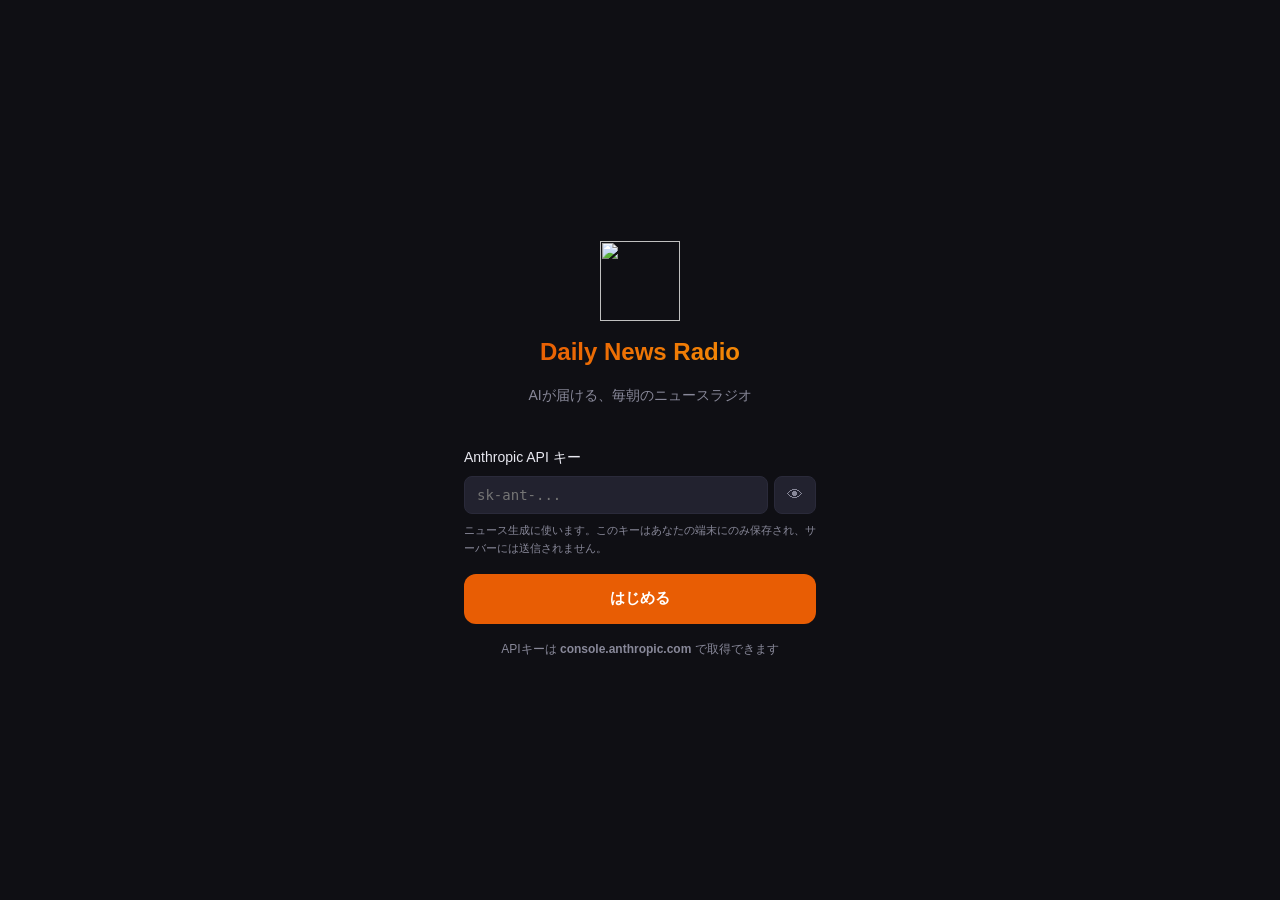
==== commit b9ca9826: "Add play mode toggle (音声モード / O-Renモード) Replaces standalone O-Ren button with a segmented toggle tha" ====
--- a/index.html
+++ b/index.html
@@ -82,7 +82,10 @@
             <button class="speed-btn" onclick="setMainSpeed(1.5,this)">1.5x</button>
           </div>
           <button class="duo-preview-btn" id="duo-preview-btn" onclick="startDuoPreview()">🎙 2人で聴く（β）</button>
-          <button class="osren-btn" id="osren-btn" onclick="openReadingMode()">📖 O-Ren で聴く</button>
+          <div class="mode-toggle">
+            <button class="mode-toggle-btn" id="mode-btn-voice" onclick="setPlayMode('voice')">🔊 音声モード</button>
+            <button class="mode-toggle-btn" id="mode-btn-speak" onclick="setPlayMode('speakscreen')">📖 O-Renモード</button>
+          </div>
         </div>
 
         <!-- 2人版プレイヤー -->
@@ -291,20 +294,13 @@
     </nav>
   </div>
 
-  <!-- ========== 原稿読み上げモード（iOS Speak Screen 用） ========== -->
-  <div id="reading-mode" style="display:none" aria-live="polite">
-    <div class="rm-header" aria-hidden="true">
-      <div class="rm-instruction">
-        <div class="rm-gesture">☝️☝️</div>
-        <div class="rm-guide">
-          <strong>2本指で上からスワイプ</strong>
-          <span>→ iOSがO-Renで読み上げ開始</span>
-          <span class="rm-guide-sub">画面の読み上げ機能を使用</span>
-        </div>
-      </div>
-      <button class="rm-close-btn" onclick="closeReadingMode()">✕ 閉じる</button>
-    </div>
-    <div id="rm-content" class="rm-content"></div>
+  <!-- 原稿テキスト：背後に配置、目に見えないがアクセシビリティツリーに存在 -->
+  <div id="rm-bg-text" aria-hidden="true"></div>
+
+  <!-- 読み上げモード中に表示するバッジ -->
+  <div id="rm-badge" style="display:none" aria-hidden="true">
+    <span>☝️☝️ 2本指で上からスワイプ → O-Ren 読み上げ開始</span>
+    <button onclick="closeReadingMode()">終了</button>
   </div>
 
 </div>
--- a/style.css
+++ b/style.css
@@ -242,103 +242,84 @@
   min-height: 44px;
 }
 
-/* ─── O-Ren 読み上げモード ── */
-.osren-btn {
-  display: block;
-  width: 100%;
+/* ─── 再生モード切り替え ── */
+.mode-toggle {
+  display: flex;
   margin-top: 8px;
-  padding: 9px;
+  border: 1px solid var(--border);
+  border-radius: 10px;
+  overflow: hidden;
+}
+
+.mode-toggle-btn {
+  flex: 1;
+  padding: 9px 6px;
   background: transparent;
-  border: 1px solid #4a9eff;
-  color: #4a9eff;
-  border-radius: 10px;
+  border: none;
+  color: var(--text-muted);
   font-size: 13px;
   cursor: pointer;
   font-family: inherit;
   transition: all 0.2s;
 }
-.osren-btn:active {
-  background: #4a9eff;
-  color: white;
-}
-
-#reading-mode {
+
+.mode-toggle-btn:first-child {
+  border-right: 1px solid var(--border);
+}
+
+.mode-toggle-btn.active {
+  background: #0f2540;
+  color: #4a9eff;
+  font-weight: 600;
+}
+
+.mode-toggle-btn:active {
+  background: var(--surface2);
+}
+
+/* 背後テキスト：視覚的に不可視、アクセシビリティツリーには存在 */
+#rm-bg-text {
   position: fixed;
   inset: 0;
-  z-index: 200;
-  background: var(--bg);
-  overflow-y: auto;
-  -webkit-overflow-scrolling: touch;
-  padding-top: var(--safe-top);
-  padding-bottom: var(--safe-bottom);
-}
-
-.rm-header {
-  position: sticky;
-  top: 0;
-  z-index: 1;
-  display: flex;
-  align-items: center;
-  justify-content: space-between;
-  gap: 12px;
-  padding: 14px 16px 12px;
-  border-bottom: 1px solid var(--border);
-  background: var(--surface);
-}
-
-.rm-instruction {
-  display: flex;
-  align-items: center;
-  gap: 10px;
-  flex: 1;
-  min-width: 0;
-}
-
-.rm-gesture {
-  font-size: 22px;
-  flex-shrink: 0;
-  letter-spacing: -4px;
-}
-
-.rm-guide {
-  display: flex;
-  flex-direction: column;
-  font-size: 12px;
-  line-height: 1.5;
-  gap: 1px;
-}
-.rm-guide strong {
-  font-size: 13px;
-  color: #4a9eff;
-}
-.rm-guide span {
-  color: var(--text-muted);
-}
-.rm-guide-sub {
-  font-size: 10px;
-  opacity: 0.7;
-}
-
-.rm-close-btn {
-  flex-shrink: 0;
-  background: var(--surface2);
-  border: 1px solid var(--border);
-  color: var(--text-muted);
-  padding: 8px 14px;
-  border-radius: 20px;
-  font-size: 13px;
-  cursor: pointer;
-  font-family: inherit;
-}
-
-.rm-content {
-  padding: 20px 20px 60px;
-}
-.rm-content p {
+  z-index: 0;
+  color: transparent;
+  pointer-events: none;
+  overflow: hidden;
+  padding: 60px 20px 100px;
   font-size: 17px;
   line-height: 2;
-  color: var(--text);
-  margin-bottom: 12px;
+}
+
+/* 読み上げモード中の小バッジ */
+#rm-badge {
+  position: fixed;
+  bottom: calc(var(--tab-h) + var(--safe-bottom) + 12px);
+  left: 50%;
+  transform: translateX(-50%);
+  z-index: 300;
+  background: #1a3a5c;
+  border: 1px solid #4a9eff;
+  color: var(--text);
+  padding: 10px 16px;
+  border-radius: 24px;
+  display: flex;
+  align-items: center;
+  gap: 12px;
+  white-space: nowrap;
+  font-size: 12px;
+  box-shadow: 0 4px 20px rgba(0,0,0,0.5);
+}
+#rm-badge span { color: #88bbff; }
+#rm-badge button {
+  background: #4a9eff;
+  border: none;
+  color: white;
+  padding: 5px 12px;
+  border-radius: 14px;
+  font-size: 12px;
+  cursor: pointer;
+  font-family: inherit;
+  flex-shrink: 0;
 }
 
 .player-date {
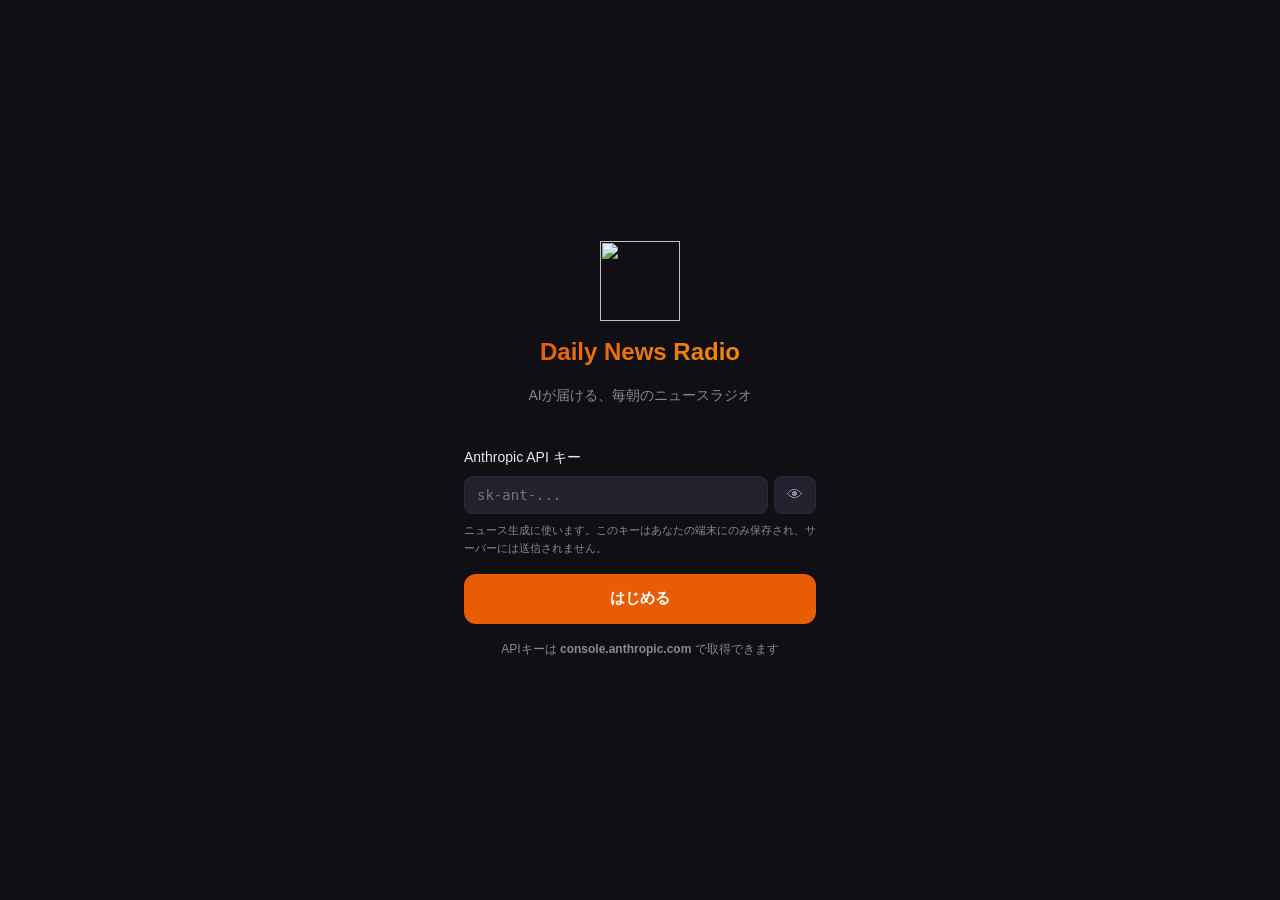
==== commit 27f96a77: "番組設定を「1件あたりの時間」に変更し、全件原稿必須化 - 設定: 「番組の長さ（分）」→「1件あたりの時間」selectに変更   合計時間はニュース件数×時間で自動計算、設定画面にリアルタイム表示" ====
--- a/index.html
+++ b/index.html
@@ -84,7 +84,7 @@
           <button class="duo-preview-btn" id="duo-preview-btn" onclick="startDuoPreview()">🎙 2人で聴く（β）</button>
           <div class="mode-toggle">
             <button class="mode-toggle-btn" id="mode-btn-voice" onclick="setPlayMode('voice')">🔊 音声モード</button>
-            <button class="mode-toggle-btn" id="mode-btn-speak" onclick="setPlayMode('speakscreen')">📖 O-Renモード</button>
+            <button class="mode-toggle-btn" id="mode-btn-speak" onclick="setPlayMode('speakscreen')">🎧 読み上げモード</button>
           </div>
         </div>
 
@@ -198,12 +198,21 @@
         <section class="settings-section">
           <h3>ニュースの絞り込み</h3>
           <label>
-            <span>最大ニュース件数</span>
+            <span>ニュースの件数 <small id="setting-total-time"></small></span>
             <div class="range-row">
               <input type="range" id="setting-max" min="5" max="25" step="1" value="15"
-                     oninput="$('setting-max-val').textContent=this.value+'件'">
+                     oninput="$('setting-max-val').textContent=this.value+'件'; updateTotalTime()">
               <span id="setting-max-val">15件</span>
             </div>
+          </label>
+          <label>
+            <span>カテゴリあたりの上限 <small>（テック偏りを抑えたい場合は少なく）</small></span>
+            <select id="setting-max-per-cat">
+              <option value="1">1件（カテゴリ多様性を最優先）</option>
+              <option value="2" selected>2件（バランス重視）</option>
+              <option value="3">3件</option>
+              <option value="0">制限なし</option>
+            </select>
           </label>
           <label>
             <span>除外するキーワード <small>（カンマ区切り）</small></span>
@@ -214,11 +223,13 @@
         <section class="settings-section">
           <h3>番組スタイル</h3>
           <label>
-            <span>番組の長さ</span>
-            <select id="setting-length">
-              <option value="short">短め（約3分）</option>
-              <option value="standard" selected>標準（約5分）</option>
-              <option value="long">詳しめ（約10分）</option>
+            <span>1件あたりの時間</span>
+            <select id="setting-time-per-item" onchange="updateTotalTime()">
+              <option value="0.5">約30秒（さらっと）</option>
+              <option value="1" selected>約1分（標準）</option>
+              <option value="1.5">約1分半（しっかり）</option>
+              <option value="2">約2分（じっくり）</option>
+              <option value="3">約3分（詳しく）</option>
             </select>
           </label>
           <label>
@@ -292,16 +303,16 @@
       <button class="tab-btn"        data-tab="archive"  onclick="switchTab('archive')"><span class="tab-icon">📋</span><span>履歴</span></button>
       <button class="tab-btn"        data-tab="settings" onclick="switchTab('settings')"><span class="tab-icon">⚙️</span><span>設定</span></button>
     </nav>
+
+    <!-- 読み上げモード中に表示するバッジ（#screen-main内に置くことでaria-hidden対象に含まれる） -->
+    <div id="rm-badge" style="display:none" aria-hidden="true">
+      <span>☝️☝️ 2本指で上からスワイプ → 読み上げ開始</span>
+      <button onclick="closeReadingMode()">終了</button>
+    </div>
   </div>
 
   <!-- 原稿テキスト：背後に配置、目に見えないがアクセシビリティツリーに存在 -->
   <div id="rm-bg-text" aria-hidden="true"></div>
-
-  <!-- 読み上げモード中に表示するバッジ -->
-  <div id="rm-badge" style="display:none" aria-hidden="true">
-    <span>☝️☝️ 2本指で上からスワイプ → O-Ren 読み上げ開始</span>
-    <button onclick="closeReadingMode()">終了</button>
-  </div>
 
 </div>
 <script src="app.js"></script>
--- a/style.css
+++ b/style.css
@@ -1248,9 +1248,14 @@
 /* アイコンのみの正方形ボタン */
 .icon-btn-sq {
   flex: 0 0 auto;
-  padding: 6px 10px;
-  font-size: 15px;
+  padding: 10px 14px;
+  font-size: 16px;
   line-height: 1;
+  min-width: 44px;
+  min-height: 44px;
+  display: flex;
+  align-items: center;
+  justify-content: center;
 }
 
 /* モーダルオーバーレイ */
@@ -1420,7 +1425,7 @@
   background: transparent;
   border: none;
   color: var(--text);
-  font-size: 13px;
+  font-size: 16px;
   resize: none;
   font-family: inherit;
   outline: none;
